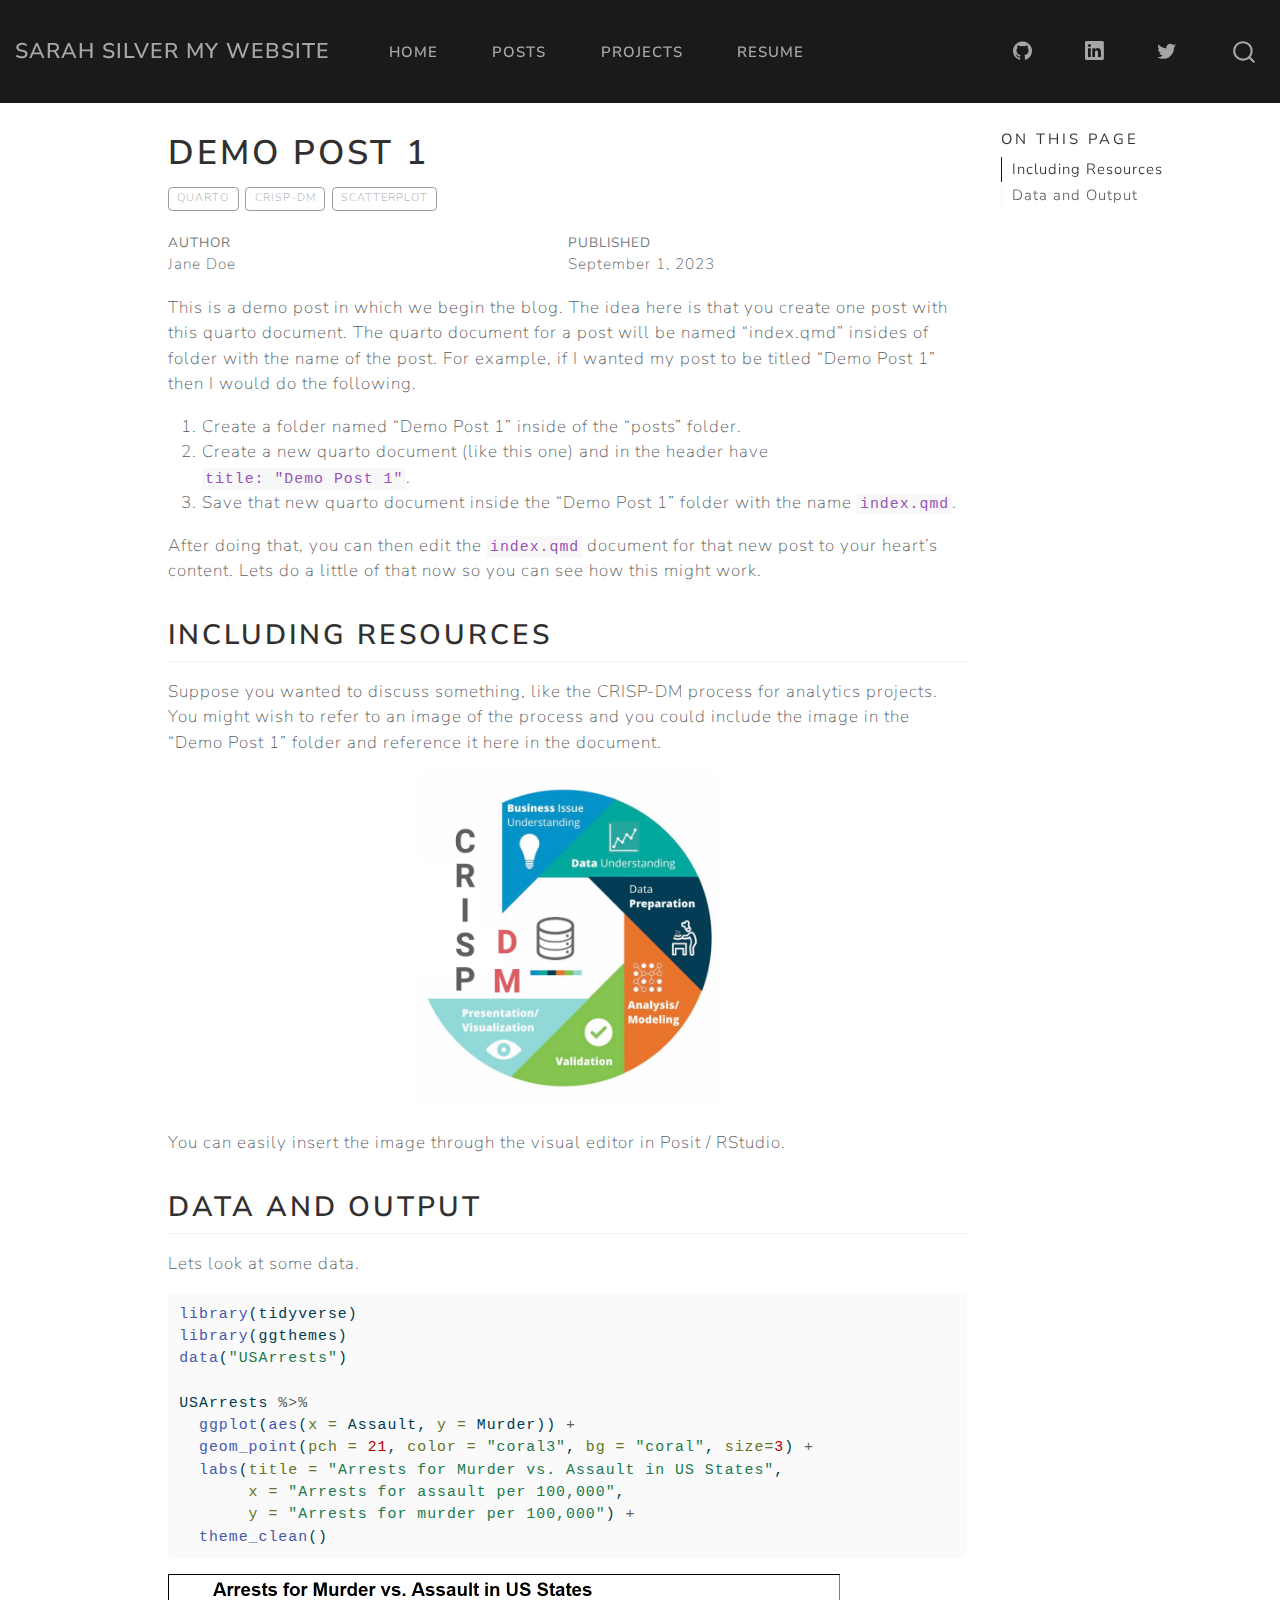
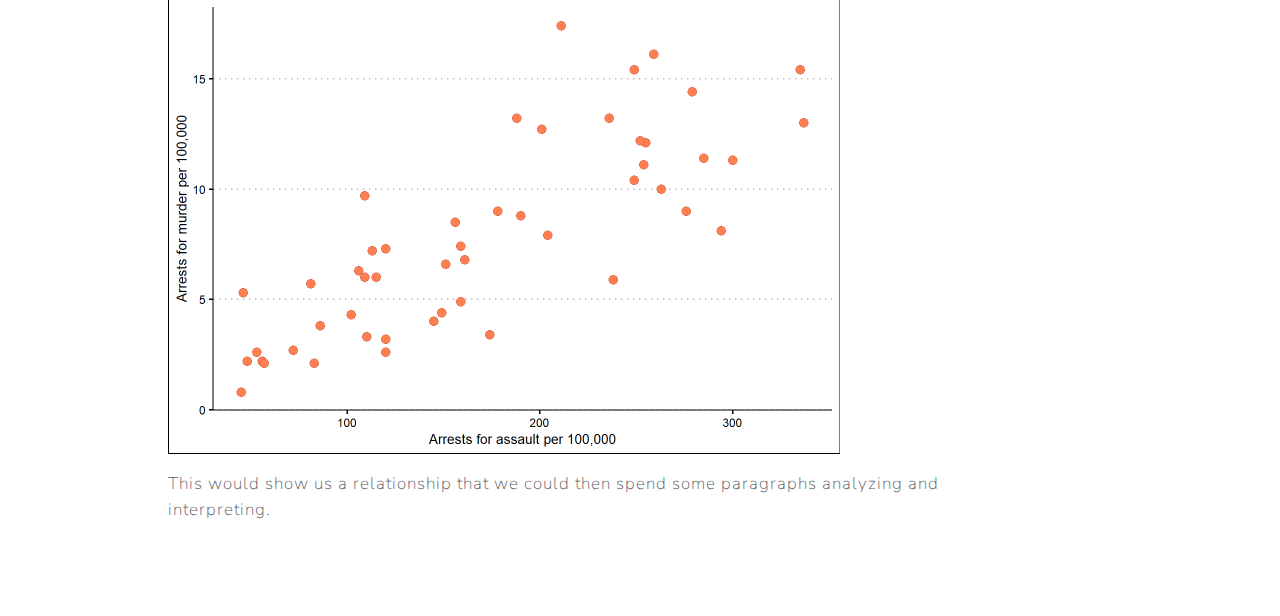
==== docs/posts/Demo Post 1/index.html @ 79e0b25c "add content to site" ====
<!DOCTYPE html>
<html xmlns="http://www.w3.org/1999/xhtml" lang="en" xml:lang="en"><head>

<meta charset="utf-8">
<meta name="generator" content="quarto-1.3.353">

<meta name="viewport" content="width=device-width, initial-scale=1.0, user-scalable=yes">

<meta name="author" content="Jane Doe">
<meta name="dcterms.date" content="2023-09-01">

<title>Sarah Silver my website - Demo Post 1</title>
<style>
code{white-space: pre-wrap;}
span.smallcaps{font-variant: small-caps;}
div.columns{display: flex; gap: min(4vw, 1.5em);}
div.column{flex: auto; overflow-x: auto;}
div.hanging-indent{margin-left: 1.5em; text-indent: -1.5em;}
ul.task-list{list-style: none;}
ul.task-list li input[type="checkbox"] {
  width: 0.8em;
  margin: 0 0.8em 0.2em -1em; /* quarto-specific, see https://github.com/quarto-dev/quarto-cli/issues/4556 */ 
  vertical-align: middle;
}
/* CSS for syntax highlighting */
pre > code.sourceCode { white-space: pre; position: relative; }
pre > code.sourceCode > span { display: inline-block; line-height: 1.25; }
pre > code.sourceCode > span:empty { height: 1.2em; }
.sourceCode { overflow: visible; }
code.sourceCode > span { color: inherit; text-decoration: inherit; }
div.sourceCode { margin: 1em 0; }
pre.sourceCode { margin: 0; }
@media screen {
div.sourceCode { overflow: auto; }
}
@media print {
pre > code.sourceCode { white-space: pre-wrap; }
pre > code.sourceCode > span { text-indent: -5em; padding-left: 5em; }
}
pre.numberSource code
  { counter-reset: source-line 0; }
pre.numberSource code > span
  { position: relative; left: -4em; counter-increment: source-line; }
pre.numberSource code > span > a:first-child::before
  { content: counter(source-line);
    position: relative; left: -1em; text-align: right; vertical-align: baseline;
    border: none; display: inline-block;
    -webkit-touch-callout: none; -webkit-user-select: none;
    -khtml-user-select: none; -moz-user-select: none;
    -ms-user-select: none; user-select: none;
    padding: 0 4px; width: 4em;
  }
pre.numberSource { margin-left: 3em;  padding-left: 4px; }
div.sourceCode
  {   }
@media screen {
pre > code.sourceCode > span > a:first-child::before { text-decoration: underline; }
}
</style>


<script src="../../site_libs/quarto-nav/quarto-nav.js"></script>
<script src="../../site_libs/quarto-nav/headroom.min.js"></script>
<script src="../../site_libs/clipboard/clipboard.min.js"></script>
<script src="../../site_libs/quarto-search/autocomplete.umd.js"></script>
<script src="../../site_libs/quarto-search/fuse.min.js"></script>
<script src="../../site_libs/quarto-search/quarto-search.js"></script>
<meta name="quarto:offset" content="../../">
<link href="../../images/personal_logo.png" rel="icon" type="image/png">
<script src="../../site_libs/quarto-html/quarto.js"></script>
<script src="../../site_libs/quarto-html/popper.min.js"></script>
<script src="../../site_libs/quarto-html/tippy.umd.min.js"></script>
<script src="../../site_libs/quarto-html/anchor.min.js"></script>
<link href="../../site_libs/quarto-html/tippy.css" rel="stylesheet">
<link href="../../site_libs/quarto-html/quarto-syntax-highlighting.css" rel="stylesheet" id="quarto-text-highlighting-styles">
<script src="../../site_libs/bootstrap/bootstrap.min.js"></script>
<link href="../../site_libs/bootstrap/bootstrap-icons.css" rel="stylesheet">
<link href="../../site_libs/bootstrap/bootstrap.min.css" rel="stylesheet" id="quarto-bootstrap" data-mode="light">
<script id="quarto-search-options" type="application/json">{
  "location": "navbar",
  "copy-button": false,
  "collapse-after": 3,
  "panel-placement": "end",
  "type": "overlay",
  "limit": 20,
  "language": {
    "search-no-results-text": "No results",
    "search-matching-documents-text": "matching documents",
    "search-copy-link-title": "Copy link to search",
    "search-hide-matches-text": "Hide additional matches",
    "search-more-match-text": "more match in this document",
    "search-more-matches-text": "more matches in this document",
    "search-clear-button-title": "Clear",
    "search-detached-cancel-button-title": "Cancel",
    "search-submit-button-title": "Submit"
  }
}</script>


<link rel="stylesheet" href="../../styles.css">
</head>

<body class="nav-fixed">

<div id="quarto-search-results"></div>
  <header id="quarto-header" class="headroom fixed-top">
    <nav class="navbar navbar-expand-lg navbar-dark ">
      <div class="navbar-container container-fluid">
      <div class="navbar-brand-container">
    <a class="navbar-brand" href="../../index.html">
    <span class="navbar-title">Sarah Silver my website</span>
    </a>
  </div>
            <div id="quarto-search" class="" title="Search"></div>
          <button class="navbar-toggler" type="button" data-bs-toggle="collapse" data-bs-target="#navbarCollapse" aria-controls="navbarCollapse" aria-expanded="false" aria-label="Toggle navigation" onclick="if (window.quartoToggleHeadroom) { window.quartoToggleHeadroom(); }">
  <span class="navbar-toggler-icon"></span>
</button>
          <div class="collapse navbar-collapse" id="navbarCollapse">
            <ul class="navbar-nav navbar-nav-scroll me-auto">
  <li class="nav-item">
    <a class="nav-link" href="../../index.html" rel="" target="">
 <span class="menu-text">Home</span></a>
  </li>  
  <li class="nav-item">
    <a class="nav-link" href="../../posts.html" rel="" target="">
 <span class="menu-text">Posts</span></a>
  </li>  
  <li class="nav-item">
    <a class="nav-link" href="../../projects.html" rel="" target="">
 <span class="menu-text">Projects</span></a>
  </li>  
  <li class="nav-item">
    <a class="nav-link" href="../../resume.html" rel="" target="">
 <span class="menu-text">Resume</span></a>
  </li>  
</ul>
            <ul class="navbar-nav navbar-nav-scroll ms-auto">
  <li class="nav-item compact">
    <a class="nav-link" href="https://github.com/" rel="" target=""><i class="bi bi-github" role="img">
</i> 
 <span class="menu-text"></span></a>
  </li>  
  <li class="nav-item compact">
    <a class="nav-link" href="https://www.linkedin.com" rel="" target=""><i class="bi bi-linkedin" role="img">
</i> 
 <span class="menu-text"></span></a>
  </li>  
  <li class="nav-item compact">
    <a class="nav-link" href="https://twitter.com/" rel="" target=""><i class="bi bi-twitter" role="img">
</i> 
 <span class="menu-text"></span></a>
  </li>  
</ul>
            <div class="quarto-navbar-tools">
</div>
          </div> <!-- /navcollapse -->
      </div> <!-- /container-fluid -->
    </nav>
</header>
<!-- content -->
<div id="quarto-content" class="quarto-container page-columns page-rows-contents page-layout-article page-navbar">
<!-- sidebar -->
<!-- margin-sidebar -->
    <div id="quarto-margin-sidebar" class="sidebar margin-sidebar">
        <nav id="TOC" role="doc-toc" class="toc-active">
    <h2 id="toc-title">On this page</h2>
   
  <ul>
  <li><a href="#including-resources" id="toc-including-resources" class="nav-link active" data-scroll-target="#including-resources">Including Resources</a></li>
  <li><a href="#data-and-output" id="toc-data-and-output" class="nav-link" data-scroll-target="#data-and-output">Data and Output</a></li>
  </ul>
</nav>
    </div>
<!-- main -->
<main class="content" id="quarto-document-content">

<header id="title-block-header" class="quarto-title-block default">
<div class="quarto-title">
<h1 class="title">Demo Post 1</h1>
  <div class="quarto-categories">
    <div class="quarto-category">quarto</div>
    <div class="quarto-category">crisp-dm</div>
    <div class="quarto-category">scatterplot</div>
  </div>
  </div>



<div class="quarto-title-meta">

    <div>
    <div class="quarto-title-meta-heading">Author</div>
    <div class="quarto-title-meta-contents">
             <p>Jane Doe </p>
          </div>
  </div>
    
    <div>
    <div class="quarto-title-meta-heading">Published</div>
    <div class="quarto-title-meta-contents">
      <p class="date">September 1, 2023</p>
    </div>
  </div>
  
    
  </div>
  

</header>

<p>This is a demo post in which we begin the blog. The idea here is that you create one post with this quarto document. The quarto document for a post will be named “index.qmd” insides of folder with the name of the post. For example, if I wanted my post to be titled “Demo Post 1” then I would do the following.</p>
<ol type="1">
<li>Create a folder named “Demo Post 1” inside of the “posts” folder.</li>
<li>Create a new quarto document (like this one) and in the header have <code>title: "Demo Post 1"</code>.</li>
<li>Save that new quarto document inside the “Demo Post 1” folder with the name <code>index.qmd</code>.</li>
</ol>
<p>After doing that, you can then edit the <code>index.qmd</code> document for that new post to your heart’s content. Lets do a little of that now so you can see how this might work.</p>
<section id="including-resources" class="level2">
<h2 class="anchored" data-anchor-id="including-resources">Including Resources</h2>
<p>Suppose you wanted to discuss something, like the CRISP-DM process for analytics projects. You might wish to refer to an image of the process and you could include the image in the “Demo Post 1” folder and reference it here in the document.</p>
<div class="quarto-figure quarto-figure-center">
<figure class="figure">
<p><img src="CRISP-DM.jpg" class="img-fluid figure-img" width="300"></p>
</figure>
</div>
<p>You can easily insert the image through the visual editor in Posit / RStudio.</p>
</section>
<section id="data-and-output" class="level2">
<h2 class="anchored" data-anchor-id="data-and-output">Data and Output</h2>
<p>Lets look at some data.</p>
<div class="cell">
<div class="sourceCode cell-code" id="cb1"><pre class="sourceCode r code-with-copy"><code class="sourceCode r"><span id="cb1-1"><a href="#cb1-1" aria-hidden="true" tabindex="-1"></a><span class="fu">library</span>(tidyverse)</span>
<span id="cb1-2"><a href="#cb1-2" aria-hidden="true" tabindex="-1"></a><span class="fu">library</span>(ggthemes)</span>
<span id="cb1-3"><a href="#cb1-3" aria-hidden="true" tabindex="-1"></a><span class="fu">data</span>(<span class="st">"USArrests"</span>)</span>
<span id="cb1-4"><a href="#cb1-4" aria-hidden="true" tabindex="-1"></a></span>
<span id="cb1-5"><a href="#cb1-5" aria-hidden="true" tabindex="-1"></a>USArrests <span class="sc">%&gt;%</span></span>
<span id="cb1-6"><a href="#cb1-6" aria-hidden="true" tabindex="-1"></a>  <span class="fu">ggplot</span>(<span class="fu">aes</span>(<span class="at">x =</span> Assault, <span class="at">y =</span> Murder)) <span class="sc">+</span></span>
<span id="cb1-7"><a href="#cb1-7" aria-hidden="true" tabindex="-1"></a>  <span class="fu">geom_point</span>(<span class="at">pch =</span> <span class="dv">21</span>, <span class="at">color =</span> <span class="st">"coral3"</span>, <span class="at">bg =</span> <span class="st">"coral"</span>, <span class="at">size=</span><span class="dv">3</span>) <span class="sc">+</span></span>
<span id="cb1-8"><a href="#cb1-8" aria-hidden="true" tabindex="-1"></a>  <span class="fu">labs</span>(<span class="at">title =</span> <span class="st">"Arrests for Murder vs. Assault in US States"</span>,</span>
<span id="cb1-9"><a href="#cb1-9" aria-hidden="true" tabindex="-1"></a>       <span class="at">x =</span> <span class="st">"Arrests for assault per 100,000"</span>,</span>
<span id="cb1-10"><a href="#cb1-10" aria-hidden="true" tabindex="-1"></a>       <span class="at">y =</span> <span class="st">"Arrests for murder per 100,000"</span>) <span class="sc">+</span></span>
<span id="cb1-11"><a href="#cb1-11" aria-hidden="true" tabindex="-1"></a>  <span class="fu">theme_clean</span>()</span></code><button title="Copy to Clipboard" class="code-copy-button"><i class="bi"></i></button></pre></div>
<div class="cell-output-display">
<p><img src="index_files/figure-html/unnamed-chunk-1-1.png" class="img-fluid" width="672"></p>
</div>
</div>
<p>This would show us a relationship that we could then spend some paragraphs analyzing and interpreting.</p>


</section>

</main> <!-- /main -->
<script id="quarto-html-after-body" type="application/javascript">
window.document.addEventListener("DOMContentLoaded", function (event) {
  const toggleBodyColorMode = (bsSheetEl) => {
    const mode = bsSheetEl.getAttribute("data-mode");
    const bodyEl = window.document.querySelector("body");
    if (mode === "dark") {
      bodyEl.classList.add("quarto-dark");
      bodyEl.classList.remove("quarto-light");
    } else {
      bodyEl.classList.add("quarto-light");
      bodyEl.classList.remove("quarto-dark");
    }
  }
  const toggleBodyColorPrimary = () => {
    const bsSheetEl = window.document.querySelector("link#quarto-bootstrap");
    if (bsSheetEl) {
      toggleBodyColorMode(bsSheetEl);
    }
  }
  toggleBodyColorPrimary();  
  const icon = "";
  const anchorJS = new window.AnchorJS();
  anchorJS.options = {
    placement: 'right',
    icon: icon
  };
  anchorJS.add('.anchored');
  const isCodeAnnotation = (el) => {
    for (const clz of el.classList) {
      if (clz.startsWith('code-annotation-')) {                     
        return true;
      }
    }
    return false;
  }
  const clipboard = new window.ClipboardJS('.code-copy-button', {
    text: function(trigger) {
      const codeEl = trigger.previousElementSibling.cloneNode(true);
      for (const childEl of codeEl.children) {
        if (isCodeAnnotation(childEl)) {
          childEl.remove();
        }
      }
      return codeEl.innerText;
    }
  });
  clipboard.on('success', function(e) {
    // button target
    const button = e.trigger;
    // don't keep focus
    button.blur();
    // flash "checked"
    button.classList.add('code-copy-button-checked');
    var currentTitle = button.getAttribute("title");
    button.setAttribute("title", "Copied!");
    let tooltip;
    if (window.bootstrap) {
      button.setAttribute("data-bs-toggle", "tooltip");
      button.setAttribute("data-bs-placement", "left");
      button.setAttribute("data-bs-title", "Copied!");
      tooltip = new bootstrap.Tooltip(button, 
        { trigger: "manual", 
          customClass: "code-copy-button-tooltip",
          offset: [0, -8]});
      tooltip.show();    
    }
    setTimeout(function() {
      if (tooltip) {
        tooltip.hide();
        button.removeAttribute("data-bs-title");
        button.removeAttribute("data-bs-toggle");
        button.removeAttribute("data-bs-placement");
      }
      button.setAttribute("title", currentTitle);
      button.classList.remove('code-copy-button-checked');
    }, 1000);
    // clear code selection
    e.clearSelection();
  });
  function tippyHover(el, contentFn) {
    const config = {
      allowHTML: true,
      content: contentFn,
      maxWidth: 500,
      delay: 100,
      arrow: false,
      appendTo: function(el) {
          return el.parentElement;
      },
      interactive: true,
      interactiveBorder: 10,
      theme: 'quarto',
      placement: 'bottom-start'
    };
    window.tippy(el, config); 
  }
  const noterefs = window.document.querySelectorAll('a[role="doc-noteref"]');
  for (var i=0; i<noterefs.length; i++) {
    const ref = noterefs[i];
    tippyHover(ref, function() {
      // use id or data attribute instead here
      let href = ref.getAttribute('data-footnote-href') || ref.getAttribute('href');
      try { href = new URL(href).hash; } catch {}
      const id = href.replace(/^#\/?/, "");
      const note = window.document.getElementById(id);
      return note.innerHTML;
    });
  }
      let selectedAnnoteEl;
      const selectorForAnnotation = ( cell, annotation) => {
        let cellAttr = 'data-code-cell="' + cell + '"';
        let lineAttr = 'data-code-annotation="' +  annotation + '"';
        const selector = 'span[' + cellAttr + '][' + lineAttr + ']';
        return selector;
      }
      const selectCodeLines = (annoteEl) => {
        const doc = window.document;
        const targetCell = annoteEl.getAttribute("data-target-cell");
        const targetAnnotation = annoteEl.getAttribute("data-target-annotation");
        const annoteSpan = window.document.querySelector(selectorForAnnotation(targetCell, targetAnnotation));
        const lines = annoteSpan.getAttribute("data-code-lines").split(",");
        const lineIds = lines.map((line) => {
          return targetCell + "-" + line;
        })
        let top = null;
        let height = null;
        let parent = null;
        if (lineIds.length > 0) {
            //compute the position of the single el (top and bottom and make a div)
            const el = window.document.getElementById(lineIds[0]);
            top = el.offsetTop;
            height = el.offsetHeight;
            parent = el.parentElement.parentElement;
          if (lineIds.length > 1) {
            const lastEl = window.document.getElementById(lineIds[lineIds.length - 1]);
            const bottom = lastEl.offsetTop + lastEl.offsetHeight;
            height = bottom - top;
          }
          if (top !== null && height !== null && parent !== null) {
            // cook up a div (if necessary) and position it 
            let div = window.document.getElementById("code-annotation-line-highlight");
            if (div === null) {
              div = window.document.createElement("div");
              div.setAttribute("id", "code-annotation-line-highlight");
              div.style.position = 'absolute';
              parent.appendChild(div);
            }
            div.style.top = top - 2 + "px";
            div.style.height = height + 4 + "px";
            let gutterDiv = window.document.getElementById("code-annotation-line-highlight-gutter");
            if (gutterDiv === null) {
              gutterDiv = window.document.createElement("div");
              gutterDiv.setAttribute("id", "code-annotation-line-highlight-gutter");
              gutterDiv.style.position = 'absolute';
              const codeCell = window.document.getElementById(targetCell);
              const gutter = codeCell.querySelector('.code-annotation-gutter');
              gutter.appendChild(gutterDiv);
            }
            gutterDiv.style.top = top - 2 + "px";
            gutterDiv.style.height = height + 4 + "px";
          }
          selectedAnnoteEl = annoteEl;
        }
      };
      const unselectCodeLines = () => {
        const elementsIds = ["code-annotation-line-highlight", "code-annotation-line-highlight-gutter"];
        elementsIds.forEach((elId) => {
          const div = window.document.getElementById(elId);
          if (div) {
            div.remove();
          }
        });
        selectedAnnoteEl = undefined;
      };
      // Attach click handler to the DT
      const annoteDls = window.document.querySelectorAll('dt[data-target-cell]');
      for (const annoteDlNode of annoteDls) {
        annoteDlNode.addEventListener('click', (event) => {
          const clickedEl = event.target;
          if (clickedEl !== selectedAnnoteEl) {
            unselectCodeLines();
            const activeEl = window.document.querySelector('dt[data-target-cell].code-annotation-active');
            if (activeEl) {
              activeEl.classList.remove('code-annotation-active');
            }
            selectCodeLines(clickedEl);
            clickedEl.classList.add('code-annotation-active');
          } else {
            // Unselect the line
            unselectCodeLines();
            clickedEl.classList.remove('code-annotation-active');
          }
        });
      }
  const findCites = (el) => {
    const parentEl = el.parentElement;
    if (parentEl) {
      const cites = parentEl.dataset.cites;
      if (cites) {
        return {
          el,
          cites: cites.split(' ')
        };
      } else {
        return findCites(el.parentElement)
      }
    } else {
      return undefined;
    }
  };
  var bibliorefs = window.document.querySelectorAll('a[role="doc-biblioref"]');
  for (var i=0; i<bibliorefs.length; i++) {
    const ref = bibliorefs[i];
    const citeInfo = findCites(ref);
    if (citeInfo) {
      tippyHover(citeInfo.el, function() {
        var popup = window.document.createElement('div');
        citeInfo.cites.forEach(function(cite) {
          var citeDiv = window.document.createElement('div');
          citeDiv.classList.add('hanging-indent');
          citeDiv.classList.add('csl-entry');
          var biblioDiv = window.document.getElementById('ref-' + cite);
          if (biblioDiv) {
            citeDiv.innerHTML = biblioDiv.innerHTML;
          }
          popup.appendChild(citeDiv);
        });
        return popup.innerHTML;
      });
    }
  }
});
</script>
</div> <!-- /content -->



</body></html>
---- docs/site_libs/quarto-html/tippy.css ----
.tippy-box[data-animation=fade][data-state=hidden]{opacity:0}[data-tippy-root]{max-width:calc(100vw - 10px)}.tippy-box{position:relative;background-color:#333;color:#fff;border-radius:4px;font-size:14px;line-height:1.4;white-space:normal;outline:0;transition-property:transform,visibility,opacity}.tippy-box[data-placement^=top]>.tippy-arrow{bottom:0}.tippy-box[data-placement^=top]>.tippy-arrow:before{bottom:-7px;left:0;border-width:8px 8px 0;border-top-color:initial;transform-origin:center top}.tippy-box[data-placement^=bottom]>.tippy-arrow{top:0}.tippy-box[data-placement^=bottom]>.tippy-arrow:before{top:-7px;left:0;border-width:0 8px 8px;border-bottom-color:initial;transform-origin:center bottom}.tippy-box[data-placement^=left]>.tippy-arrow{right:0}.tippy-box[data-placement^=left]>.tippy-arrow:before{border-width:8px 0 8px 8px;border-left-color:initial;right:-7px;transform-origin:center left}.tippy-box[data-placement^=right]>.tippy-arrow{left:0}.tippy-box[data-placement^=right]>.tippy-arrow:before{left:-7px;border-width:8px 8px 8px 0;border-right-color:initial;transform-origin:center right}.tippy-box[data-inertia][data-state=visible]{transition-timing-function:cubic-bezier(.54,1.5,.38,1.11)}.tippy-arrow{width:16px;height:16px;color:#333}.tippy-arrow:before{content:"";position:absolute;border-color:transparent;border-style:solid}.tippy-content{position:relative;padding:5px 9px;z-index:1}
---- docs/site_libs/quarto-html/quarto-syntax-highlighting.css ----
/* quarto syntax highlight colors */
:root {
  --quarto-hl-ot-color: #003B4F;
  --quarto-hl-at-color: #657422;
  --quarto-hl-ss-color: #20794D;
  --quarto-hl-an-color: #5E5E5E;
  --quarto-hl-fu-color: #4758AB;
  --quarto-hl-st-color: #20794D;
  --quarto-hl-cf-color: #003B4F;
  --quarto-hl-op-color: #5E5E5E;
  --quarto-hl-er-color: #AD0000;
  --quarto-hl-bn-color: #AD0000;
  --quarto-hl-al-color: #AD0000;
  --quarto-hl-va-color: #111111;
  --quarto-hl-bu-color: inherit;
  --quarto-hl-ex-color: inherit;
  --quarto-hl-pp-color: #AD0000;
  --quarto-hl-in-color: #5E5E5E;
  --quarto-hl-vs-color: #20794D;
  --quarto-hl-wa-color: #5E5E5E;
  --quarto-hl-do-color: #5E5E5E;
  --quarto-hl-im-color: #00769E;
  --quarto-hl-ch-color: #20794D;
  --quarto-hl-dt-color: #AD0000;
  --quarto-hl-fl-color: #AD0000;
  --quarto-hl-co-color: #5E5E5E;
  --quarto-hl-cv-color: #5E5E5E;
  --quarto-hl-cn-color: #8f5902;
  --quarto-hl-sc-color: #5E5E5E;
  --quarto-hl-dv-color: #AD0000;
  --quarto-hl-kw-color: #003B4F;
}

/* other quarto variables */
:root {
  --quarto-font-monospace: SFMono-Regular, Menlo, Monaco, Consolas, "Liberation Mono", "Courier New", monospace;
}

pre > code.sourceCode > span {
  color: #003B4F;
}

code span {
  color: #003B4F;
}

code.sourceCode > span {
  color: #003B4F;
}

div.sourceCode,
div.sourceCode pre.sourceCode {
  color: #003B4F;
}

code span.ot {
  color: #003B4F;
  font-style: inherit;
}

code span.at {
  color: #657422;
  font-style: inherit;
}

code span.ss {
  color: #20794D;
  font-style: inherit;
}

code span.an {
  color: #5E5E5E;
  font-style: inherit;
}

code span.fu {
  color: #4758AB;
  font-style: inherit;
}

code span.st {
  color: #20794D;
  font-style: inherit;
}

code span.cf {
  color: #003B4F;
  font-style: inherit;
}

code span.op {
  color: #5E5E5E;
  font-style: inherit;
}

code span.er {
  color: #AD0000;
  font-style: inherit;
}

code span.bn {
  color: #AD0000;
  font-style: inherit;
}

code span.al {
  color: #AD0000;
  font-style: inherit;
}

code span.va {
  color: #111111;
  font-style: inherit;
}

code span.bu {
  font-style: inherit;
}

code span.ex {
  font-style: inherit;
}

code span.pp {
  color: #AD0000;
  font-style: inherit;
}

code span.in {
  color: #5E5E5E;
  font-style: inherit;
}

code span.vs {
  color: #20794D;
  font-style: inherit;
}

code span.wa {
  color: #5E5E5E;
  font-style: italic;
}

code span.do {
  color: #5E5E5E;
  font-style: italic;
}

code span.im {
  color: #00769E;
  font-style: inherit;
}

code span.ch {
  color: #20794D;
  font-style: inherit;
}

code span.dt {
  color: #AD0000;
  font-style: inherit;
}

code span.fl {
  color: #AD0000;
  font-style: inherit;
}

code span.co {
  color: #5E5E5E;
  font-style: inherit;
}

code span.cv {
  color: #5E5E5E;
  font-style: italic;
}

code span.cn {
  color: #8f5902;
  font-style: inherit;
}

code span.sc {
  color: #5E5E5E;
  font-style: inherit;
}

code span.dv {
  color: #AD0000;
  font-style: inherit;
}

code span.kw {
  color: #003B4F;
  font-style: inherit;
}

.prevent-inlining {
  content: "</";
}

/*# sourceMappingURL=debc5d5d77c3f9108843748ff7464032.css.map */
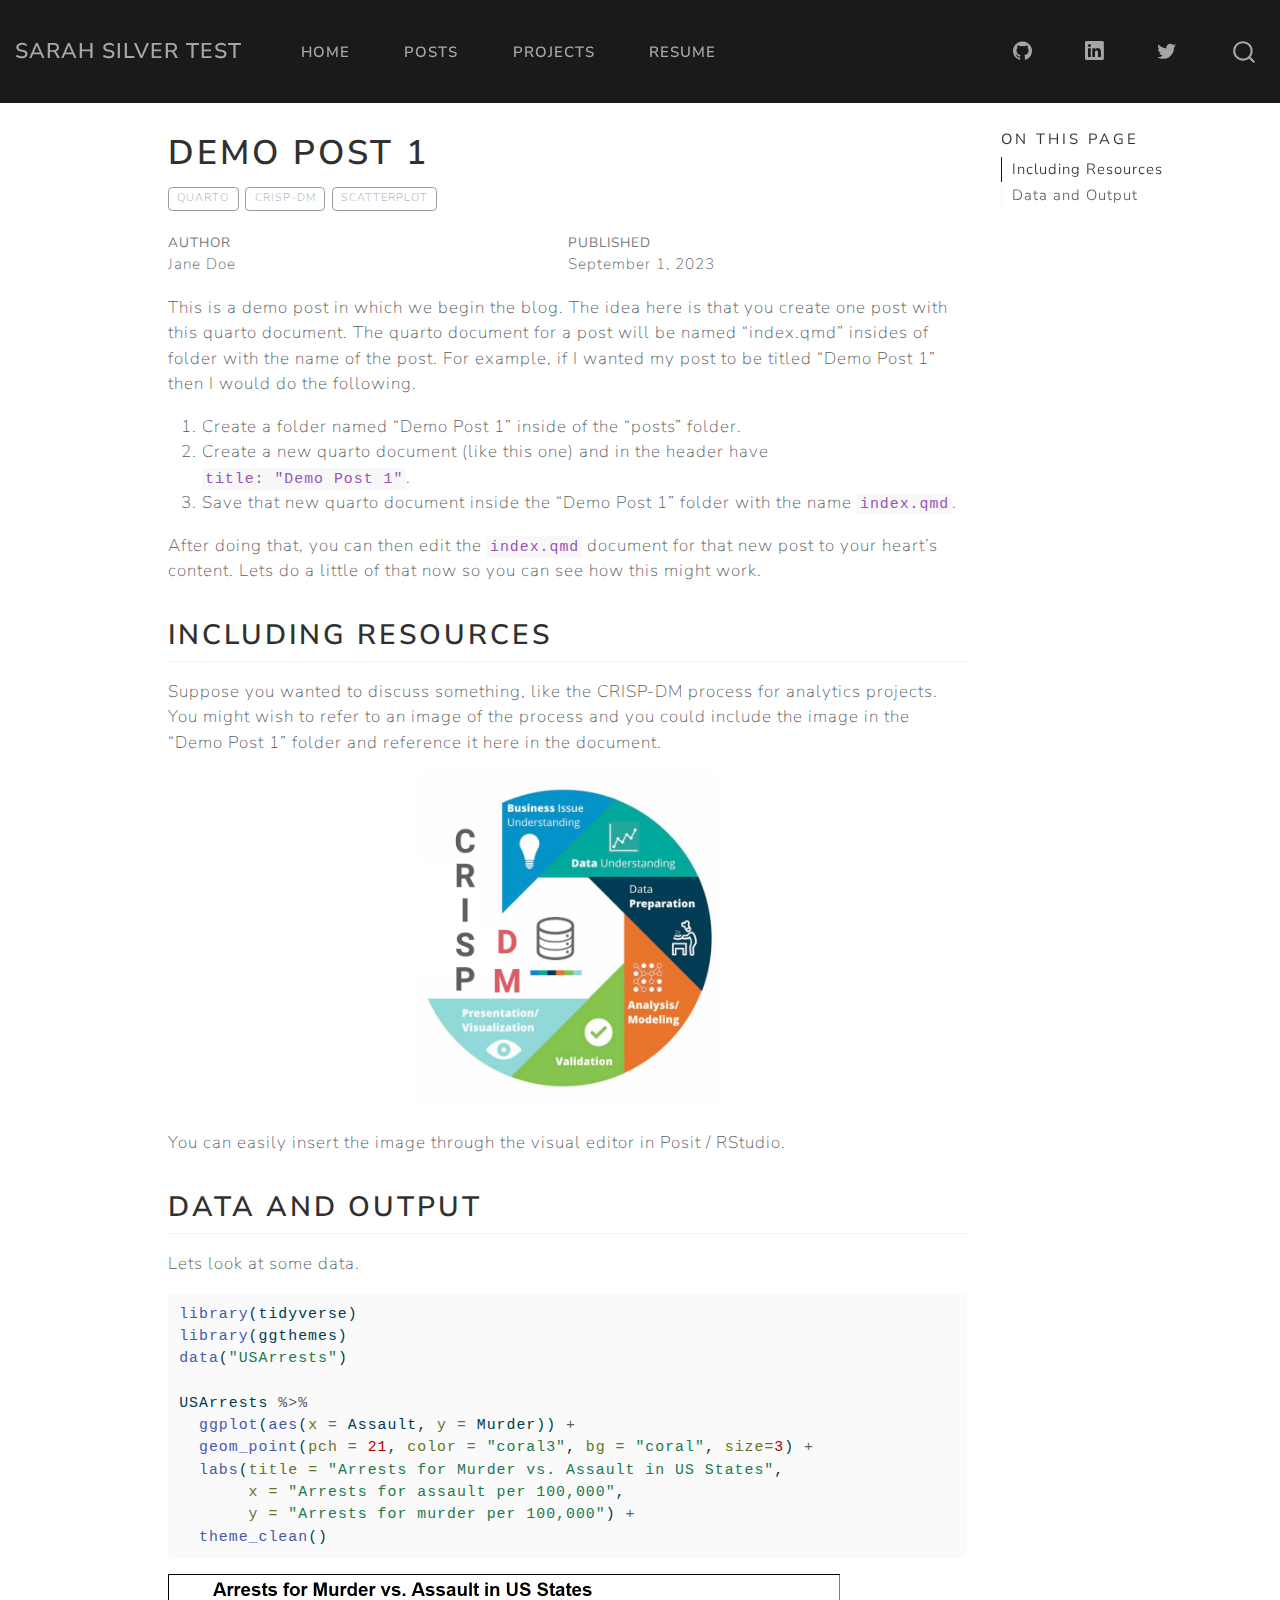
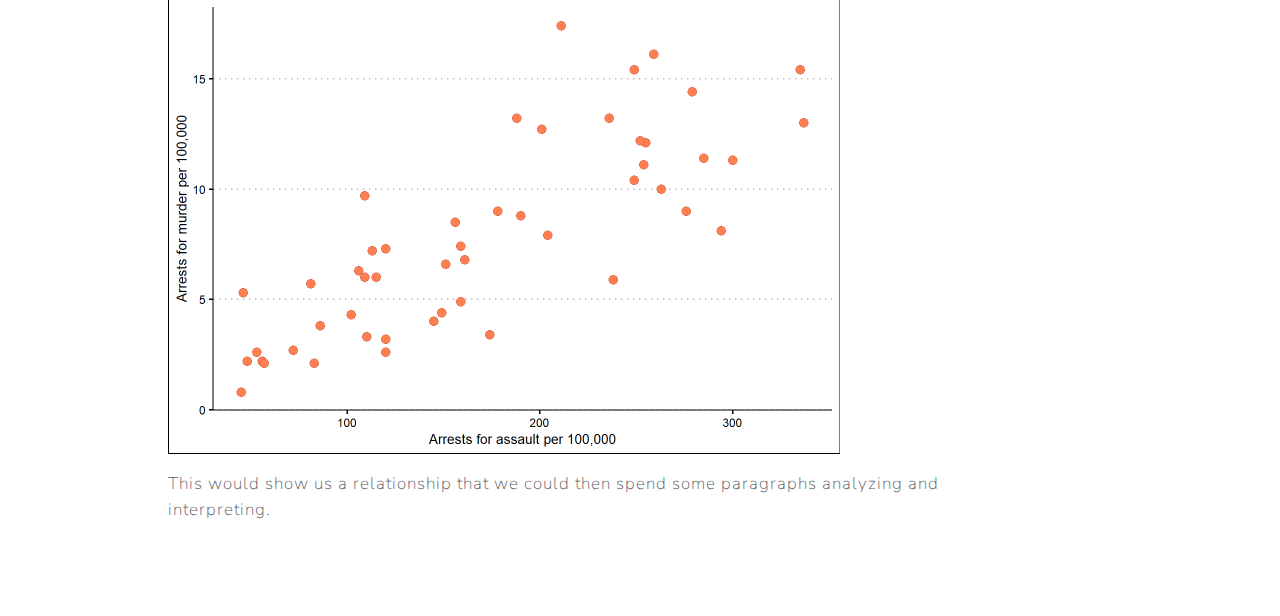
==== commit a8f2605b: "render website" ====
--- a/docs/posts/Demo Post 1/index.html
+++ b/docs/posts/Demo Post 1/index.html
@@ -9,7 +9,7 @@
 <meta name="author" content="Jane Doe">
 <meta name="dcterms.date" content="2023-09-01">
 
-<title>Sarah Silver my website - Demo Post 1</title>
+<title>Sarah Silver test - Demo Post 1</title>
 <style>
 code{white-space: pre-wrap;}
 span.smallcaps{font-variant: small-caps;}
@@ -108,7 +108,7 @@
       <div class="navbar-container container-fluid">
       <div class="navbar-brand-container">
     <a class="navbar-brand" href="../../index.html">
-    <span class="navbar-title">Sarah Silver my website</span>
+    <span class="navbar-title">Sarah Silver test</span>
     </a>
   </div>
             <div id="quarto-search" class="" title="Search"></div>
